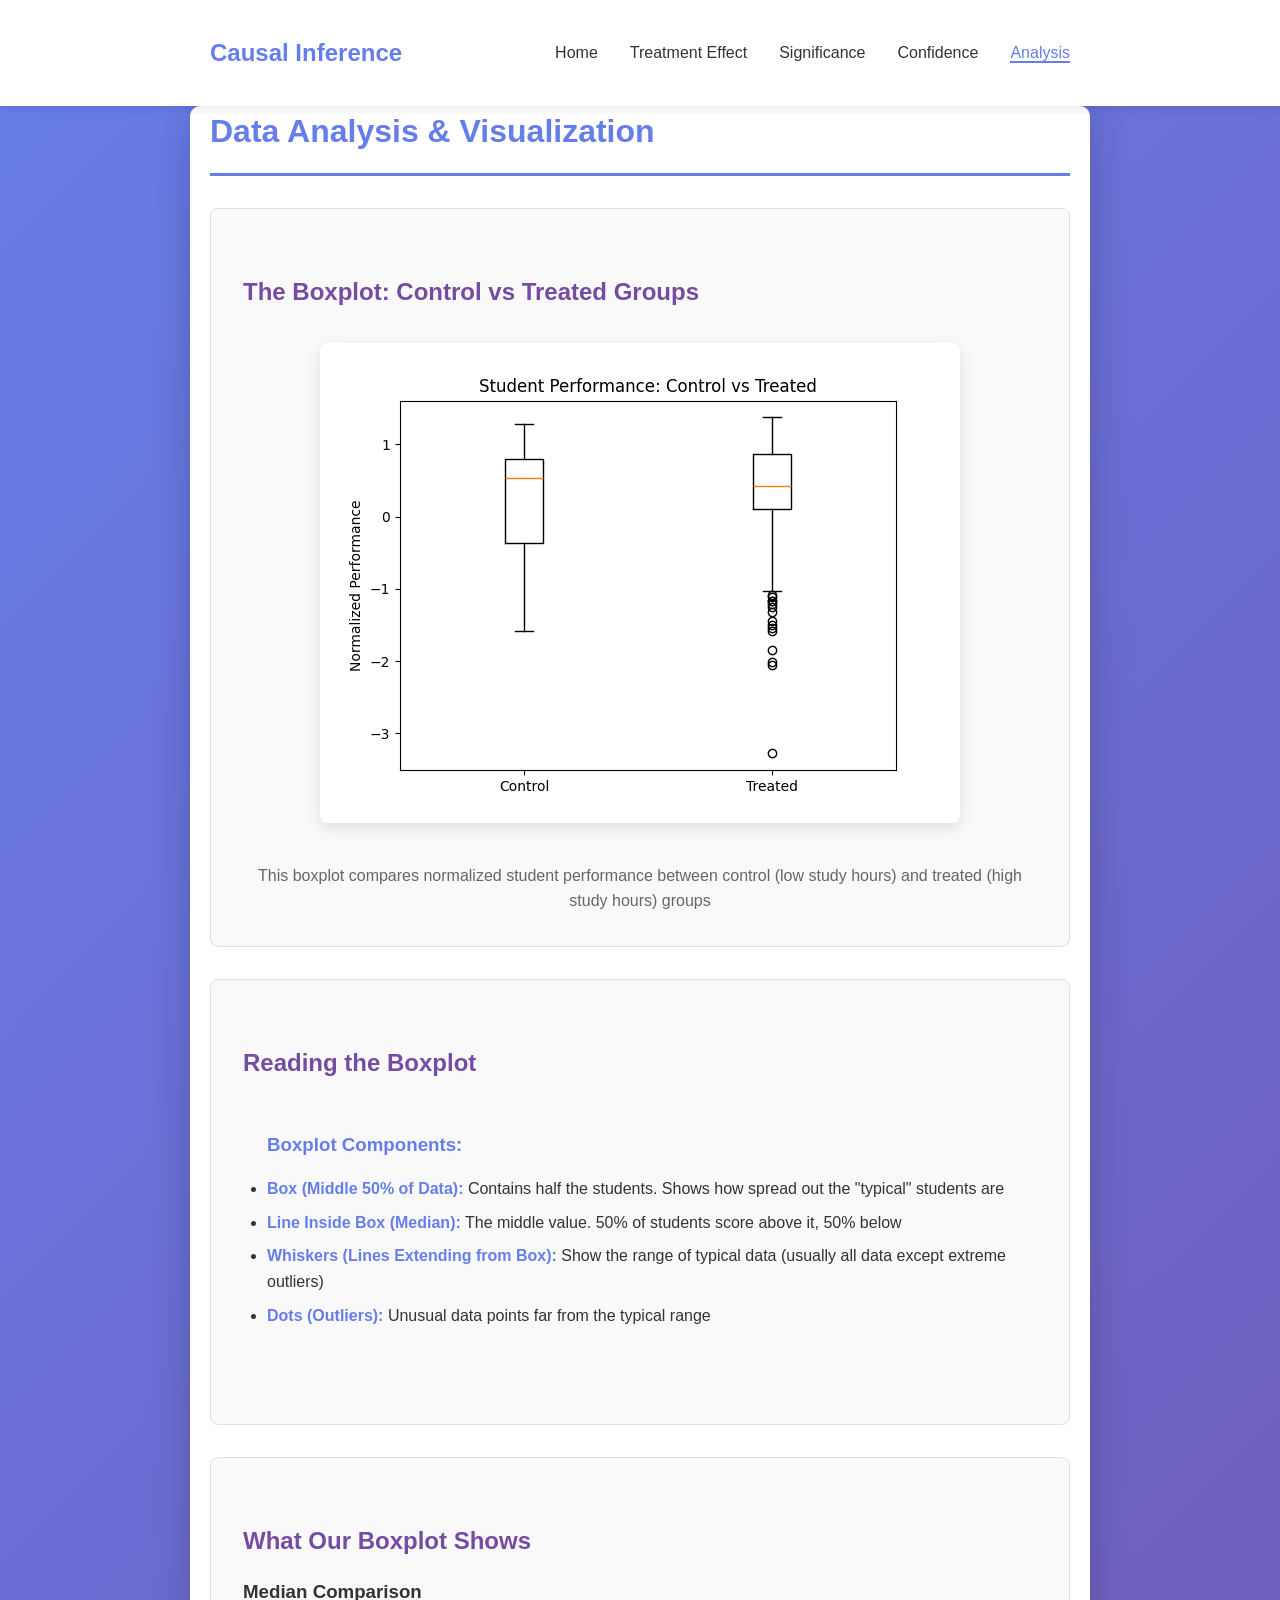
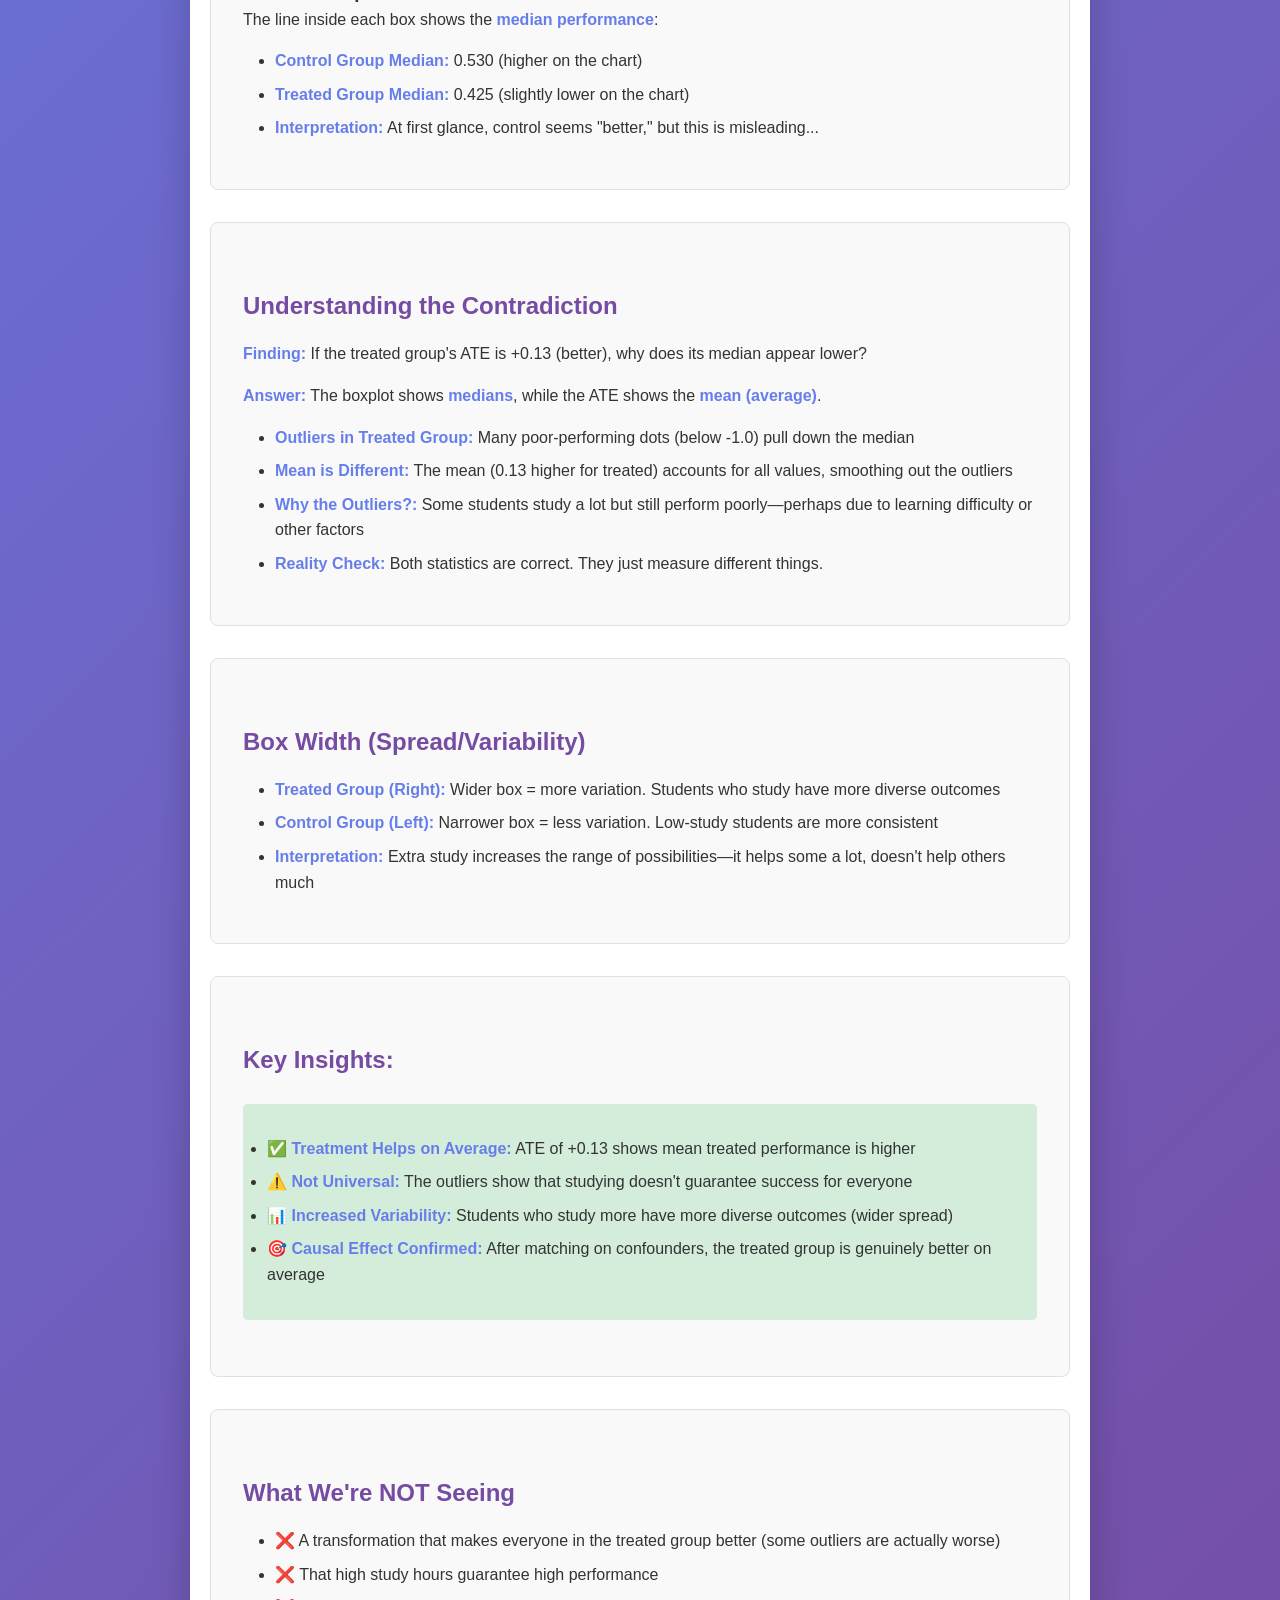
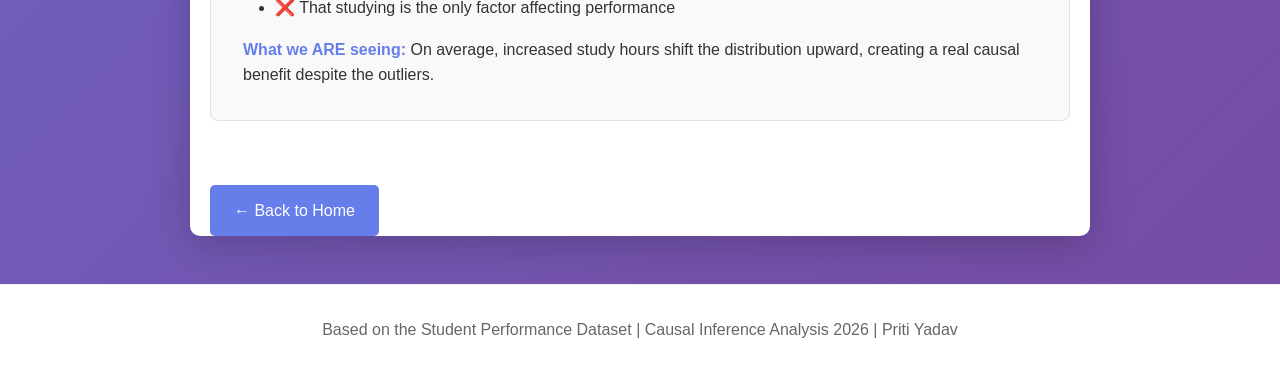
==== docs/analysis.html @ 507627de "Add GitHub Pages website for causal inference findings" ====
<!DOCTYPE html>
<html lang="en">
<head>
  <meta charset="UTF-8">
  <meta name="viewport" content="width=device-width, initial-scale=1.0">
  <title>Data Analysis & Charts - Student Performance Study</title>
  <link rel="stylesheet" href="style.css">
</head>
<body>
  <nav>
    <div class="container">
      <div class="logo">Causal Inference</div>
      <ul>
        <li><a href="index.html">Home</a></li>
        <li><a href="ate.html">Treatment Effect</a></li>
        <li><a href="pvalue.html">Significance</a></li>
        <li><a href="ci.html">Confidence</a></li>
        <li><a href="analysis.html" class="active">Analysis</a></li>
      </ul>
    </div>
  </nav>

  <main class="container">
    <h1>Data Analysis & Visualization</h1>

    <section class="interpretation-section">
      <h2>The Boxplot: Control vs Treated Groups</h2>
      <div class="chart-container">
        <img src="outcome_comparison.png" alt="Student Performance: Control vs Treated - Boxplot">
      </div>
      <p style="text-align: center; color: #666; margin-top: 1rem;">
        This boxplot compares normalized student performance between control (low study hours) and 
        treated (high study hours) groups
      </p>
    </section>

    <section class="interpretation-section">
      <h2>Reading the Boxplot</h2>
      <div style="background: #f9f9f9; padding: 1.5rem; border-radius: 5px; margin: 1.5rem 0;">
        <h3 style="color: #667eea; margin-top: 0;">Boxplot Components:</h3>
        <ul style="margin: 1rem 0;">
          <li><strong>Box (Middle 50% of Data):</strong> Contains half the students. Shows how spread out the "typical" students are</li>
          <li><strong>Line Inside Box (Median):</strong> The middle value. 50% of students score above it, 50% below</li>
          <li><strong>Whiskers (Lines Extending from Box):</strong> Show the range of typical data (usually all data except extreme outliers)</li>
          <li><strong>Dots (Outliers):</strong> Unusual data points far from the typical range</li>
        </ul>
      </div>
    </section>

    <section class="interpretation-section">
      <h2>What Our Boxplot Shows</h2>
      <h3>Median Comparison</h3>
      <p>
        The line inside each box shows the <strong>median performance</strong>:
      </p>
      <ul>
        <li><strong>Control Group Median:</strong> 0.530 (higher on the chart)</li>
        <li><strong>Treated Group Median:</strong> 0.425 (slightly lower on the chart)</li>
        <li><strong>Interpretation:</strong> At first glance, control seems "better," but this is misleading...</li>
      </ul>
    </section>

    <section class="interpretation-section">
      <h2>Understanding the Contradiction</h2>
      <p>
        <strong>Finding:</strong> If the treated group's ATE is +0.13 (better), why does its median appear lower?
      </p>
      <p style="margin-top: 1rem;">
        <strong>Answer:</strong> The boxplot shows <strong>medians</strong>, while the ATE shows the <strong>mean (average)</strong>.
      </p>
      <ul>
        <li><strong>Outliers in Treated Group:</strong> Many poor-performing dots (below -1.0) pull down the median</li>
        <li><strong>Mean is Different:</strong> The mean (0.13 higher for treated) accounts for all values, 
            smoothing out the outliers</li>
        <li><strong>Why the Outliers?:</strong> Some students study a lot but still perform poorly—perhaps due to 
            learning difficulty or other factors</li>
        <li><strong>Reality Check:</strong> Both statistics are correct. They just measure different things.</li>
      </ul>
    </section>

    <section class="interpretation-section">
      <h2>Box Width (Spread/Variability)</h2>
      <ul>
        <li><strong>Treated Group (Right):</strong> Wider box = more variation. Students who study have more diverse outcomes</li>
        <li><strong>Control Group (Left):</strong> Narrower box = less variation. Low-study students are more consistent</li>
        <li><strong>Interpretation:</strong> Extra study increases the range of possibilities—it helps some a lot, 
            doesn't help others much</li>
      </ul>
    </section>

    <section class="interpretation-section">
      <h2>Key Insights: </h2>
      <div style="background: #d4edda; padding: 1.5rem; border-radius: 5px; margin: 1.5rem 0;">
        <ul style="margin: 0;">
          <li>✅ <strong>Treatment Helps on Average:</strong> ATE of +0.13 shows mean treated performance is higher</li>
          <li>⚠️ <strong>Not Universal:</strong> The outliers show that studying doesn't guarantee success for everyone</li>
          <li>📊 <strong>Increased Variability:</strong> Students who study more have more diverse outcomes (wider spread)</li>
          <li>🎯 <strong>Causal Effect Confirmed:</strong> After matching on confounders, the treated group is genuinely better on average</li>
        </ul>
      </div>
    </section>

    <section class="interpretation-section">
      <h2>What We're NOT Seeing</h2>
      <ul>
        <li>❌ A transformation that makes everyone in the treated group better (some outliers are actually worse)</li>
        <li>❌ That high study hours guarantee high performance</li>
        <li>❌ That studying is the only factor affecting performance</li>
      </ul>
      <p style="margin-top: 1rem;">
        <strong>What we ARE seeing:</strong> On average, increased study hours shift the distribution upward, 
        creating a real causal benefit despite the outliers.
      </p>
    </section>


    <a href="index.html" style="display: inline-block; margin-top: 2rem; padding: 0.8rem 1.5rem; 
       background: #667eea; color: white; text-decoration: none; border-radius: 5px;">← Back to Home</a>

  </main>

  <footer>
    <p>Based on the Student Performance Dataset | Causal Inference Analysis 2026 | Priti Yadav </p>
  </footer>
</body>
</html>
---- docs/style.css ----
* {
  margin: 0;
  padding: 0;
  box-sizing: border-box;
}

body {
  font-family: 'Segoe UI', Tahoma, Geneva, Verdana, sans-serif;
  line-height: 1.6;
  color: #333;
  background: linear-gradient(135deg, #667eea 0%, #764ba2 100%);
  min-height: 100vh;
}

.container {
  max-width: 900px;
  margin: 0 auto;
  padding: 0 20px;
}

/* Navigation */
nav {
  background: white;
  padding: 1rem 0;
  box-shadow: 0 2px 10px rgba(0,0,0,0.1);
  position: sticky;
  top: 0;
  z-index: 100;
}

nav .container {
  display: flex;
  justify-content: space-between;
  align-items: center;
}

nav .logo {
  font-size: 1.5rem;
  font-weight: bold;
  color: #667eea;
}

nav ul {
  display: flex;
  list-style: none;
  gap: 2rem;
  flex-wrap: wrap;
}

nav a {
  text-decoration: none;
  color: #333;
  font-weight: 500;
  transition: color 0.3s ease;
}

nav a:hover {
  color: #667eea;
}

nav a.active {
  color: #667eea;
  border-bottom: 2px solid #667eea;
}

/* Main Content */
main {
  background: white;
  margin: 2rem auto;
  padding: 3rem;
  border-radius: 10px;
  box-shadow: 0 10px 40px rgba(0,0,0,0.2);
}

/* Home Page */
.hero {
  text-align: center;
  padding: 3rem 0;
}

.hero h1 {
  font-size: 2.5rem;
  color: #667eea;
  margin-bottom: 1rem;
}

.hero p {
  font-size: 1.1rem;
  color: #666;
  margin-bottom: 2rem;
}

.overview-grid {
  display: grid;
  grid-template-columns: 1fr 1fr;
  gap: 2rem;
  margin-top: 3rem;
}

.card {
  padding: 2rem;
  background: linear-gradient(135deg, #667eea 0%, #764ba2 100%);
  border-radius: 8px;
  color: white;
  text-decoration: none;
  transition: transform 0.3s ease, box-shadow 0.3s ease;
  cursor: pointer;
}

.card:hover {
  transform: translateY(-5px);
  box-shadow: 0 15px 30px rgba(102, 126, 234, 0.4);
}

.card h3 {
  font-size: 1.5rem;
  margin-bottom: 1rem;
}

.card p {
  font-size: 0.95rem;
  opacity: 0.95;
}

/* Page Sections */
h1 {
  color: #667eea;
  margin-bottom: 1.5rem;
  padding-bottom: 1rem;
  border-bottom: 3px solid #667eea;
}

h2 {
  color: #764ba2;
  margin-top: 2rem;
  margin-bottom: 1rem;
}

.result-box {
  background: #f0f4ff;
  padding: 2rem;
  border-left: 4px solid #667eea;
  margin: 1.5rem 0;
  border-radius: 5px;
}

.metric {
  font-size: 2rem;
  font-weight: bold;
  color: #667eea;
  margin: 1rem 0;
}

.interpretation-section {
  background: #f9f9f9;
  padding: 2rem;
  margin: 2rem 0;
  border-radius: 8px;
  border: 1px solid #e0e0e0;
}

.threshold-table {
  width: 100%;
  border-collapse: collapse;
  margin: 1.5rem 0;
}

.threshold-table th,
.threshold-table td {
  padding: 1rem;
  text-align: left;
  border-bottom: 1px solid #ddd;
}

.threshold-table th {
  background: #667eea;
  color: white;
}

.threshold-table tr:hover {
  background: #f5f5f5;
}

.conclusion-highlight {
  background: linear-gradient(135deg, #667eea 0%, #764ba2 100%);
  color: white;
  padding: 2rem;
  border-radius: 8px;
  font-size: 1.1rem;
  margin: 2rem 0;
}

.chart-container {
  text-align: center;
  margin: 2rem 0;
}

.chart-container img {
  max-width: 100%;
  border-radius: 8px;
  box-shadow: 0 5px 15px rgba(0,0,0,0.1);
}

/* Footer */
footer {
  background: white;
  padding: 2rem;
  text-align: center;
  color: #666;
  margin-top: 3rem;
  border-top: 1px solid #eee;
}

footer a {
  color: #667eea;
  text-decoration: none;
}

footer a:hover {
  text-decoration: underline;
}

/* Responsive */
@media (max-width: 768px) {
  nav ul {
    gap: 1rem;
    font-size: 0.9rem;
  }

  main {
    padding: 2rem 1.5rem;
  }

  .hero h1 {
    font-size: 1.8rem;
  }

  .overview-grid {
    grid-template-columns: 1fr;
  }

  .metric {
    font-size: 1.5rem;
  }
}

/* Lists */
ul, ol {
  margin: 1rem 0 1rem 2rem;
}

li {
  margin: 0.5rem 0;
}

strong {
  color: #667eea;
}
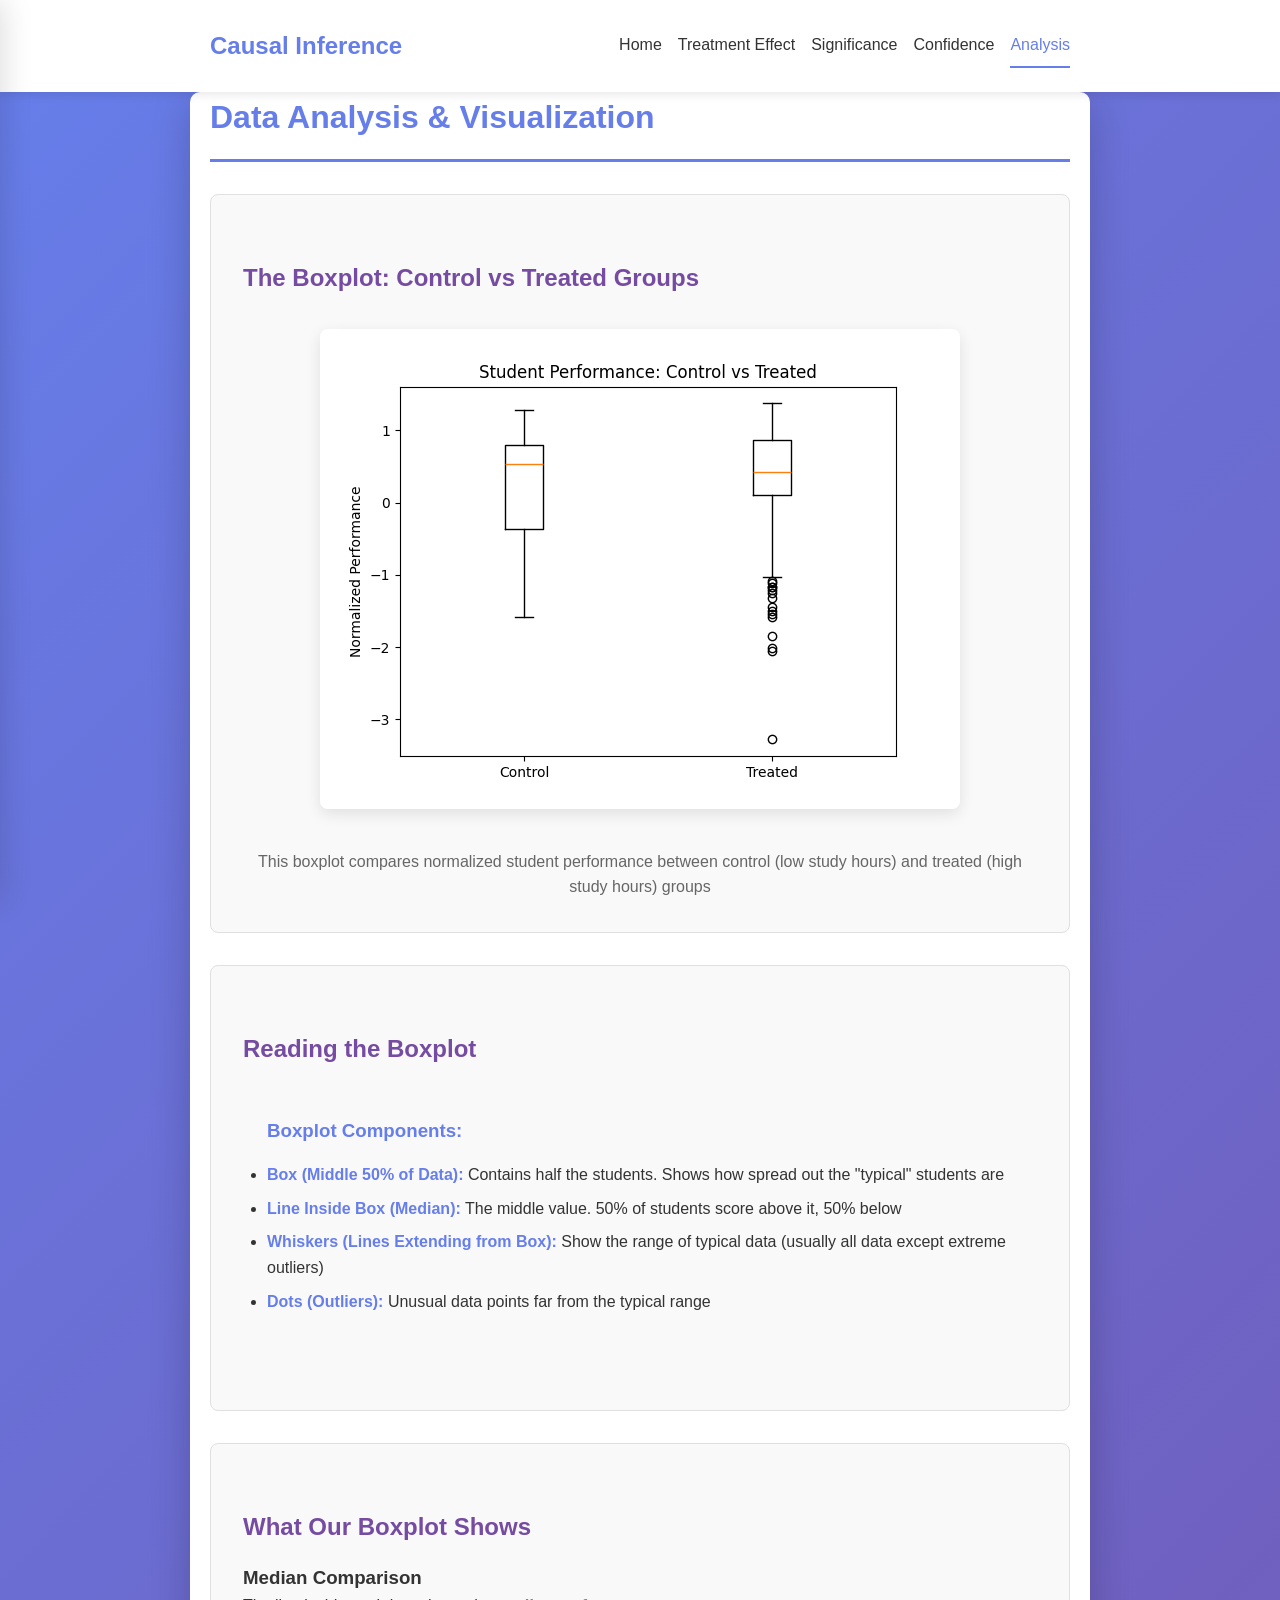
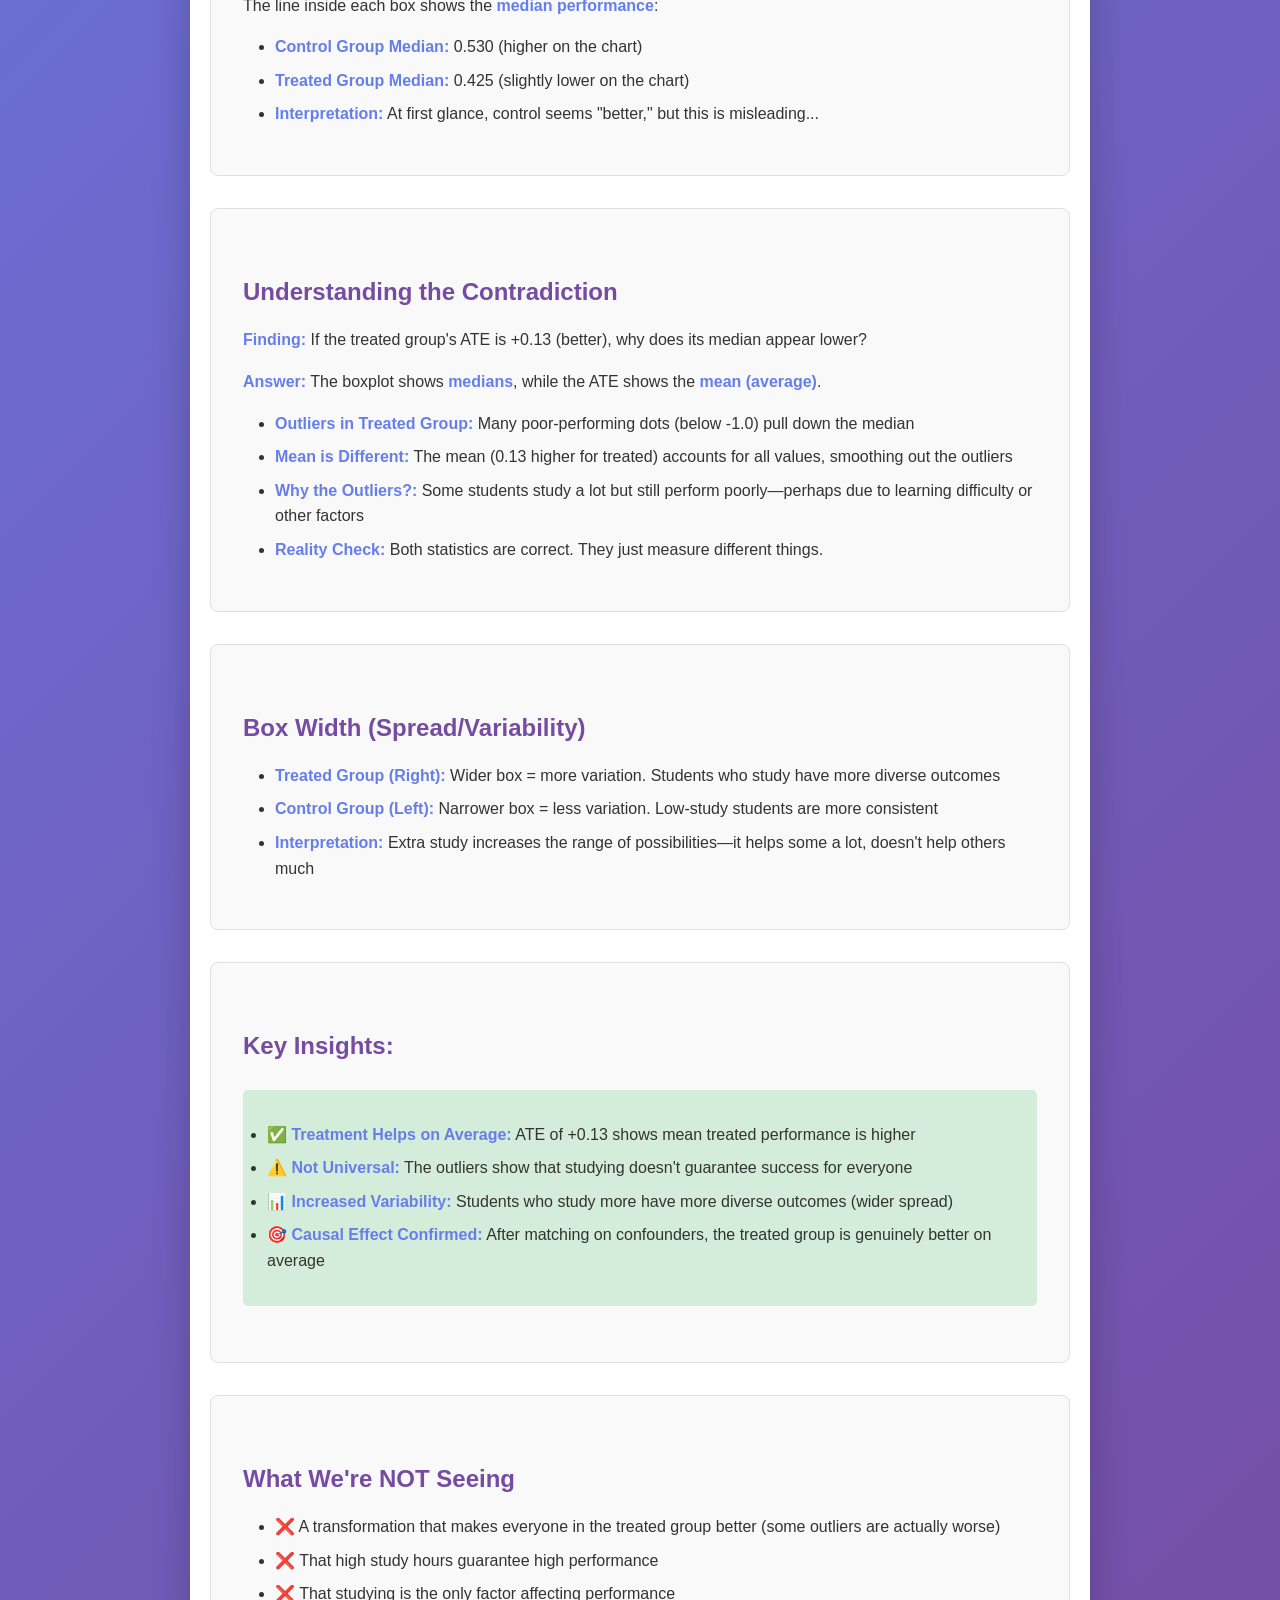
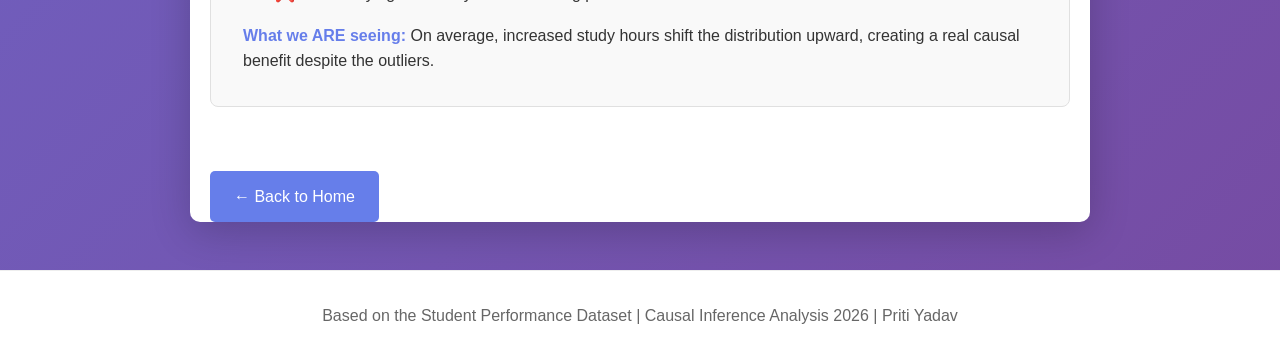
==== commit 76c1d2e5: "Improve mobile navigation with side drawer and responsive menu" ====
--- a/docs/analysis.html
+++ b/docs/analysis.html
@@ -10,7 +10,8 @@
   <nav>
     <div class="container">
       <div class="logo">Causal Inference</div>
-      <ul>
+      <button class="menu-toggle" aria-label="Open menu">☰</button>
+      <ul class="nav-links">
         <li><a href="index.html">Home</a></li>
         <li><a href="ate.html">Treatment Effect</a></li>
         <li><a href="pvalue.html">Significance</a></li>
@@ -19,6 +20,20 @@
       </ul>
     </div>
   </nav>
+  <div class="mobile-drawer" id="mobileDrawer">
+    <div class="drawer-header">
+      <span>Causal Inference</span>
+      <button class="drawer-close" aria-label="Close menu">×</button>
+    </div>
+    <ul class="drawer-links">
+      <li><a href="index.html">Home</a></li>
+      <li><a href="ate.html">Treatment Effect</a></li>
+      <li><a href="pvalue.html">Significance</a></li>
+      <li><a href="ci.html">Confidence</a></li>
+      <li><a href="analysis.html" class="active">Analysis</a></li>
+    </ul>
+  </div>
+  <div class="drawer-backdrop" id="drawerBackdrop"></div>
 
   <main class="container">
     <h1>Data Analysis & Visualization</h1>
@@ -122,5 +137,34 @@
   <footer>
     <p>Based on the Student Performance Dataset | Causal Inference Analysis 2026 | Priti Yadav </p>
   </footer>
+
+  <script>
+    const menuToggle = document.querySelector('.menu-toggle');
+    const drawer = document.getElementById('mobileDrawer');
+    const backdrop = document.getElementById('drawerBackdrop');
+    const drawerClose = document.querySelector('.drawer-close');
+    const drawerLinks = document.querySelectorAll('.drawer-links a');
+
+    function openDrawer() {
+      drawer.classList.add('open');
+      backdrop.classList.add('open');
+    }
+
+    function closeDrawer() {
+      drawer.classList.remove('open');
+      backdrop.classList.remove('open');
+    }
+
+    menuToggle?.addEventListener('click', openDrawer);
+    drawerClose?.addEventListener('click', closeDrawer);
+    backdrop?.addEventListener('click', closeDrawer);
+    drawerLinks.forEach(link => link.addEventListener('click', closeDrawer));
+
+    document.querySelectorAll('nav a').forEach(link => {
+      if (link.href === window.location.href) {
+        link.classList.add('active');
+      }
+    });
+  </script>
 </body>
 </html>
--- a/docs/style.css
+++ b/docs/style.css
@@ -32,6 +32,8 @@
   display: flex;
   justify-content: space-between;
   align-items: center;
+  flex-wrap: wrap;
+  gap: 1rem;
 }
 
 nav .logo {
@@ -40,11 +42,19 @@
   color: #667eea;
 }
 
-nav ul {
+nav ul.nav-links {
   display: flex;
   list-style: none;
-  gap: 2rem;
+  gap: 1rem;
   flex-wrap: wrap;
+  justify-content: flex-end;
+  width: auto;
+  margin: 0;
+  padding: 0;
+}
+
+nav li {
+  list-style: none;
 }
 
 nav a {
@@ -52,6 +62,99 @@
   color: #333;
   font-weight: 500;
   transition: color 0.3s ease;
+  display: inline-block;
+  padding: 0.5rem 0;
+}
+
+.menu-toggle {
+  display: none;
+  background: transparent;
+  border: 1px solid #667eea;
+  color: #667eea;
+  padding: 0.65rem 0.85rem;
+  border-radius: 10px;
+  cursor: pointer;
+  font-size: 1.1rem;
+}
+
+.mobile-drawer {
+  position: fixed;
+  top: 0;
+  left: 0;
+  height: 100vh;
+  width: min(280px, 80vw);
+  background: #ffffff;
+  box-shadow: 2px 0 30px rgba(0,0,0,0.14);
+  transform: translateX(-100%);
+  transition: transform 0.3s ease;
+  z-index: 200;
+  display: flex;
+  flex-direction: column;
+  padding: 1rem;
+}
+
+.mobile-drawer.open {
+  transform: translateX(0);
+}
+
+.drawer-header {
+  display: flex;
+  align-items: center;
+  justify-content: space-between;
+  margin-bottom: 1.5rem;
+}
+
+.drawer-header span {
+  font-size: 1.15rem;
+  color: #667eea;
+  font-weight: 700;
+}
+
+.drawer-close {
+  background: transparent;
+  border: none;
+  color: #667eea;
+  font-size: 1.75rem;
+  cursor: pointer;
+}
+
+.drawer-links {
+  list-style: none;
+  padding: 0;
+  margin: 0;
+  display: flex;
+  flex-direction: column;
+  gap: 0.75rem;
+}
+
+.drawer-links a {
+  display: block;
+  text-decoration: none;
+  color: #333;
+  padding: 0.9rem 1rem;
+  border-radius: 12px;
+  background: #f6f8ff;
+  font-weight: 600;
+}
+
+.drawer-links a.active {
+  color: #1f2b6a;
+  background: #e9efff;
+}
+
+.drawer-backdrop {
+  position: fixed;
+  inset: 0;
+  background: rgba(0,0,0,0.35);
+  opacity: 0;
+  pointer-events: none;
+  transition: opacity 0.3s ease;
+  z-index: 150;
+}
+
+.drawer-backdrop.open {
+  opacity: 1;
+  pointer-events: auto;
 }
 
 nav a:hover {
@@ -123,6 +226,13 @@
 }
 
 /* Page Sections */
+.summary-grid {
+  display: grid;
+  grid-template-columns: 1fr 1fr 1fr;
+  gap: 1.5rem;
+  margin-top: 2rem;
+}
+
 h1 {
   color: #667eea;
   margin-bottom: 1.5rem;
@@ -163,6 +273,9 @@
   width: 100%;
   border-collapse: collapse;
   margin: 1.5rem 0;
+  display: block;
+  overflow-x: auto;
+  -webkit-overflow-scrolling: touch;
 }
 
 .threshold-table th,
@@ -170,6 +283,7 @@
   padding: 1rem;
   text-align: left;
   border-bottom: 1px solid #ddd;
+  min-width: 120px;
 }
 
 .threshold-table th {
@@ -222,25 +336,61 @@
 
 /* Responsive */
 @media (max-width: 768px) {
-  nav ul {
-    gap: 1rem;
-    font-size: 0.9rem;
+  nav .container {
+    flex-direction: row;
+    align-items: center;
+    justify-content: space-between;
+    gap: 0;
+  }
+
+  nav .logo {
+    width: auto;
+    text-align: left;
+  }
+
+  .menu-toggle {
+    display: inline-flex;
+  }
+
+  nav ul.nav-links {
+    display: none;
+  }
+
+  .mobile-drawer {
+    width: min(280px, 80vw);
+  }
+
+  .drawer-links a {
+    padding: 1rem 1rem;
   }
 
   main {
-    padding: 2rem 1.5rem;
+    padding: 1.5rem 1rem;
   }
 
   .hero h1 {
-    font-size: 1.8rem;
-  }
-
-  .overview-grid {
+    font-size: 2rem;
+  }
+
+  .overview-grid,
+  .summary-grid {
     grid-template-columns: 1fr;
+  }
+
+  .result-box,
+  .card,
+  .interpretation-section,
+  .conclusion-highlight {
+    padding: 1.5rem;
   }
 
   .metric {
     font-size: 1.5rem;
+  }
+
+  .threshold-table th,
+  .threshold-table td {
+    padding: 0.85rem;
   }
 }
 
